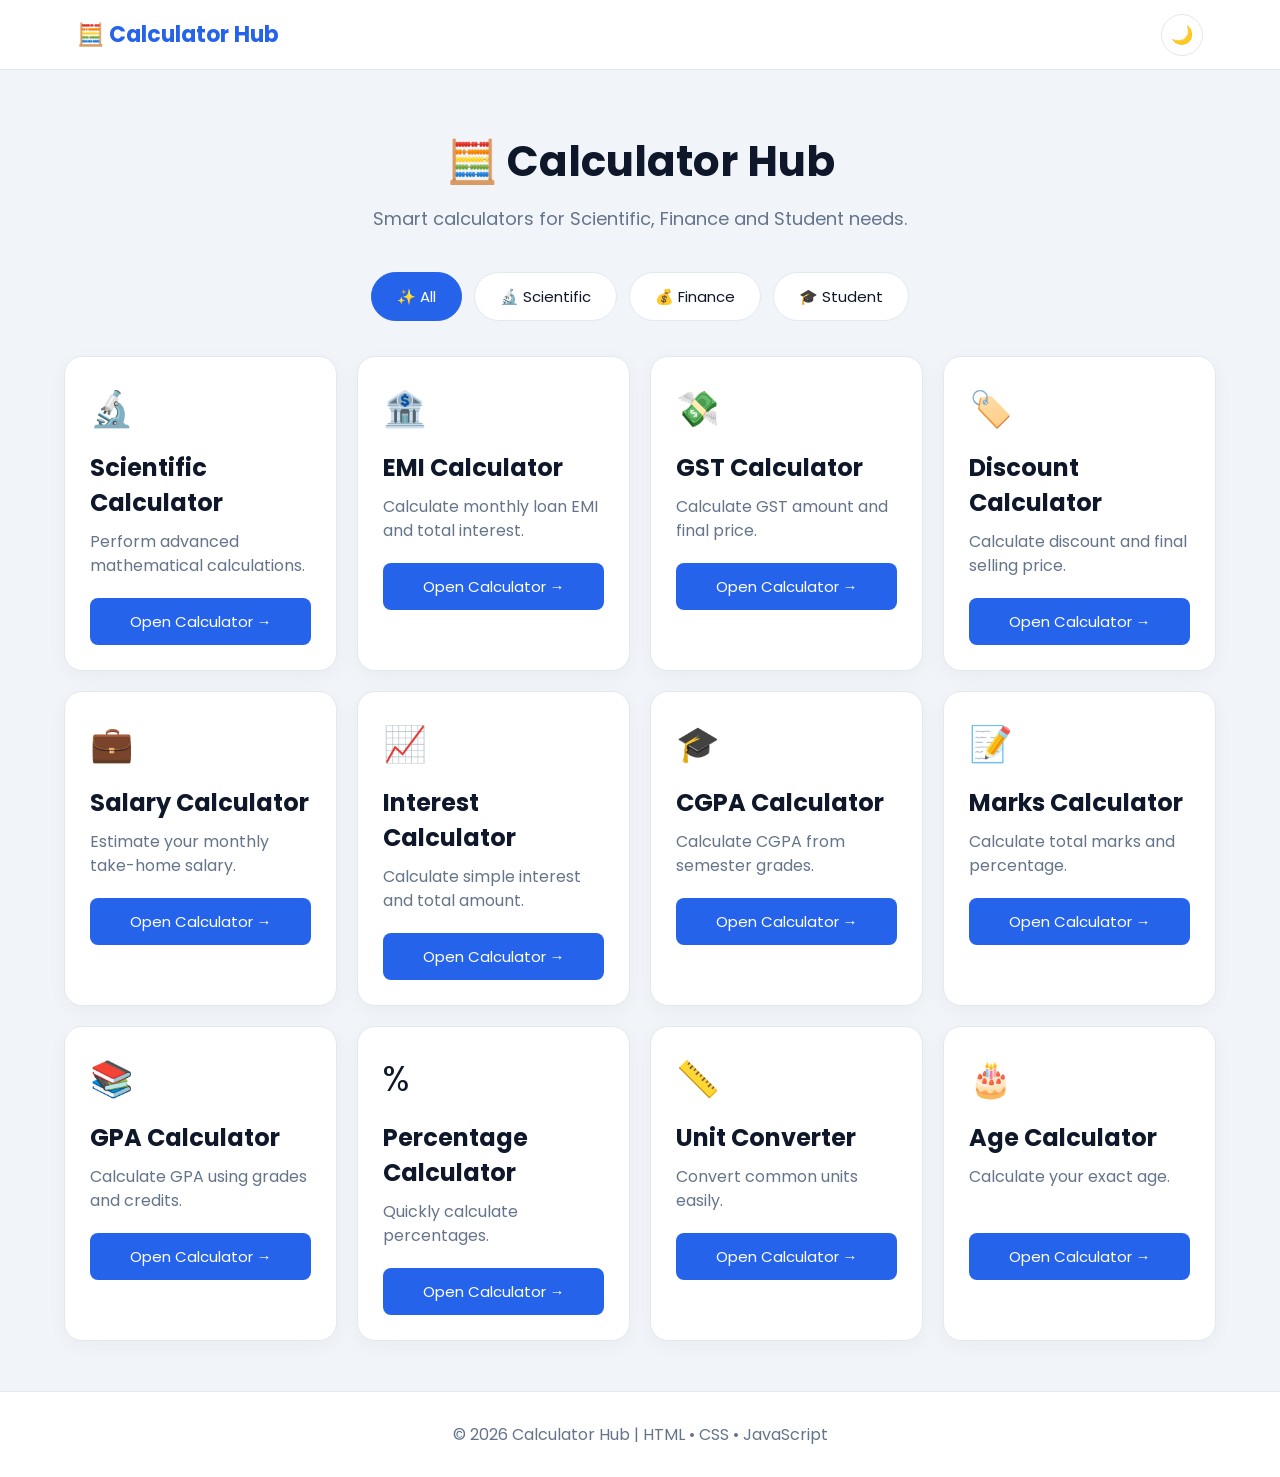
==== index.html @ 0ef3c77e "intail commit to all in one calculator" ====
<!DOCTYPE html>
<html lang="en">
<head>
<meta charset="UTF-8">
<meta name="viewport" content="width=device-width, initial-scale=1.0">
<title>Calculator Hub</title>
    <link rel="preconnect" href="https://fonts.googleapis.com">
    <link rel="preconnect" href="https://fonts.gstatic.com" crossorigin>
    <link href="https://fonts.googleapis.com/css2?family=Poppins:wght@400;500;600;700&display=swap" rel="stylesheet">

    <link rel="stylesheet" href="styles/main.css">
</head>
<body>

<header class="header">
    <div class="logo">🧮 <span>Calculator Hub</span></div>
    <button id="themeBtn" class="theme-btn">🌙</button>
</header>

<main class="container">

    <section class="hero">
        <h1>🧮 Calculator Hub</h1>
        <p>Smart calculators for Scientific, Finance and Student needs.</p>
    </section>

    <div class="categories">
        <button class="category-btn active" data-category="all">✨ All</button>
        <button class="category-btn" data-category="scientific">🔬 Scientific</button>
        <button class="category-btn" data-category="finance">💰 Finance</button>
        <button class="category-btn" data-category="student">🎓 Student</button>
    </div>

    <section class="calculator-grid">

        <div class="calculator-card" data-category="scientific">
            <div class="card-icon">🔬</div>
            <h2>Scientific Calculator</h2>
            <p>Perform advanced mathematical calculations.</p>
            <button onclick="openCalculator('scientific')">Open Calculator →</button>
        </div>

        <div class="calculator-card" data-category="finance">
            <div class="card-icon">🏦</div>
            <h2>EMI Calculator</h2>
            <p>Calculate monthly loan EMI and total interest.</p>
            <button onclick="openCalculator('emi')">Open Calculator →</button>
        </div>

        <div class="calculator-card" data-category="finance">
            <div class="card-icon">💸</div>
            <h2>GST Calculator</h2>
            <p>Calculate GST amount and final price.</p>
            <button onclick="openCalculator('gst')">Open Calculator →</button>
        </div>

        <div class="calculator-card" data-category="finance">
            <div class="card-icon">🏷️</div>
            <h2>Discount Calculator</h2>
            <p>Calculate discount and final selling price.</p>
            <button onclick="openCalculator('discount')">Open Calculator →</button>
        </div>

        <div class="calculator-card" data-category="finance">
            <div class="card-icon">💼</div>
            <h2>Salary Calculator</h2>
            <p>Estimate your monthly take-home salary.</p>
            <button onclick="openCalculator('salary')">Open Calculator →</button>
        </div>

        <div class="calculator-card" data-category="finance">
            <div class="card-icon">📈</div>
            <h2>Interest Calculator</h2>
            <p>Calculate simple interest and total amount.</p>
            <button onclick="openCalculator('interest')">Open Calculator →</button>
        </div>

        <div class="calculator-card" data-category="student">
            <div class="card-icon">🎓</div>
            <h2>CGPA Calculator</h2>
            <p>Calculate CGPA from semester grades.</p>
            <button onclick="openCalculator('cgpa')">Open Calculator →</button>
        </div>

        <div class="calculator-card" data-category="student">
            <div class="card-icon">📝</div>
            <h2>Marks Calculator</h2>
            <p>Calculate total marks and percentage.</p>
            <button onclick="openCalculator('marks')">Open Calculator →</button>
        </div>

        <div class="calculator-card" data-category="student">
            <div class="card-icon">📚</div>
            <h2>GPA Calculator</h2>
            <p>Calculate GPA using grades and credits.</p>
            <button onclick="openCalculator('gpa')">Open Calculator →</button>
        </div>

        <div class="calculator-card" data-category="scientific">
            <div class="card-icon">%</div>
            <h2>Percentage Calculator</h2>
            <p>Quickly calculate percentages.</p>
            <button onclick="openCalculator('percentage')">Open Calculator →</button>
        </div>

        <div class="calculator-card" data-category="scientific">
            <div class="card-icon">📏</div>
            <h2>Unit Converter</h2>
            <p>Convert common units easily.</p>
            <button onclick="openCalculator('unit')">Open Calculator →</button>
        </div>

        <div class="calculator-card" data-category="scientific">
            <div class="card-icon">🎂</div>
            <h2>Age Calculator</h2>
            <p>Calculate your exact age.</p>
            <button onclick="openCalculator('age')">Open Calculator →</button>
        </div>

    </section>

    <section id="calculatorArea" class="calculator-area hidden">
        <div class="calculator-header">
            <h2 id="calculatorTitle">Calculator</h2>
            <button onclick="closeCalculator()" class="close-btn">✕</button>
        </div>
        <div id="calculatorContent"></div>
    </section>

</main>

<footer>
    <p>© 2026 Calculator Hub | HTML • CSS • JavaScript</p>
</footer>

    <script src="scripts/app.js"></script>
</body>
</html>
---- styles/main.css ----
* {
    margin: 0;
    padding: 0;
    box-sizing: border-box;
    font-family: 'Poppins', sans-serif;
}

:root {
    --primary: #2563eb;
    --primary-dark: #1d4ed8;
    --background: #f1f5f9;
    --card: #ffffff;
    --text: #0f172a;
    --muted: #64748b;
    --border: #e2e8f0;
}

body.dark {
    --background: #0f172a;
    --card: #1e293b;
    --text: #f8fafc;
    --muted: #94a3b8;
    --border: #334155;
}

body {
    font-family: 'Poppins', sans-serif;
    background: var(--background);
    color: var(--text);
    min-height: 100vh;
    transition: 0.3s;
}

.header {
    height: 70px;
    background: var(--card);
    border-bottom: 1px solid var(--border);
    display: flex;
    align-items: center;
    justify-content: space-between;
    padding: 0 6%;
}

.logo {
    font-size: 22px;
    font-weight: bold;
    color: var(--primary);
}

.theme-btn {
    width: 42px;
    height: 42px;
    border: 1px solid var(--border);
    border-radius: 50%;
    background: var(--card);
    cursor: pointer;
    font-size: 18px;
}

.container {
    width: 90%;
    max-width: 1200px;
    margin: auto;
}

.hero {
    text-align: center;
    padding: 60px 20px 40px;
}

.hero h1 {
    font-size: 42px;
    margin-bottom: 12px;
}

.hero p {
    color: var(--muted);
    font-size: 18px;
}

.categories {
    display: flex;
    justify-content: center;
    gap: 12px;
    margin-bottom: 35px;
    flex-wrap: wrap;
}

.category-btn {
    padding: 12px 25px;
    border: 1px solid var(--border);
    background: var(--card);
    color: var(--text);
    border-radius: 30px;
    cursor: pointer;
    font-size: 15px;
}

.category-btn.active {
    background: var(--primary);
    color: white;
    border-color: var(--primary);
}

.calculator-grid {
    display: grid;
    grid-template-columns: repeat(auto-fit, minmax(260px, 1fr));
    gap: 20px;
    padding-bottom: 50px;
}

.calculator-card {
    background: var(--card);
    border: 1px solid var(--border);
    border-radius: 18px;
    padding: 25px;
    transition: 0.25s;
    box-shadow: 0 5px 20px rgba(0, 0, 0, 0.04);
}

.calculator-card:hover {
    transform: translateY(-5px);
}

.card-icon {
    font-size: 35px;
    margin-bottom: 15px;
}

.calculator-card h2 {
    margin-bottom: 10px;
}

.calculator-card p {
    color: var(--muted);
    line-height: 1.5;
    min-height: 48px;
    margin-bottom: 20px;
}

.calculator-card button,
.calculate-btn {
    width: 100%;
    padding: 12px;
    border: none;
    border-radius: 8px;
    background: var(--primary);
    color: white;
    cursor: pointer;
    font-size: 15px;
}

.calculator-card button:hover,
.calculate-btn:hover {
    background: var(--primary-dark);
}

.calculator-area {
    background: var(--card);
    border: 1px solid var(--border);
    border-radius: 18px;
    padding: 30px;
    margin: 20px 0 50px;
}

.calculator-header {
    display: flex;
    align-items: center;
    justify-content: space-between;
    margin-bottom: 25px;
}

.close-btn {
    border: none;
    background: #ef4444;
    color: white;
    width: 38px;
    height: 38px;
    border-radius: 8px;
    cursor: pointer;
}

.hidden {
    display: none;
}

.form-group {
    margin-bottom: 18px;
}

.form-group label {
    display: block;
    margin-bottom: 7px;
    font-weight: bold;
}

.form-group input,
.form-group select {
    width: 100%;
    padding: 12px;
    border: 1px solid var(--border);
    background: var(--background);
    color: var(--text);
    border-radius: 8px;
    outline: none;
}

.form-group input:focus,
.form-group select:focus {
    border-color: var(--primary);
}

.result {
    margin-top: 20px;
    padding: 20px;
    background: var(--background);
    border-radius: 10px;
    border-left: 4px solid var(--primary);
}

.result h3 {
    color: var(--primary);
    margin-bottom: 10px;
}

.calc-buttons {
    display: grid;
    grid-template-columns: repeat(4, 1fr);
    gap: 8px;
    margin-top: 15px;
}

.calc-display {
    width: 100%;
    padding: 18px;
    font-size: 24px;
    text-align: right;
    border: 1px solid var(--border);
    border-radius: 10px;
    background: var(--background);
    color: var(--text);
    margin-bottom: 10px;
}

.calc-buttons button {
    padding: 16px;
    border: none;
    border-radius: 8px;
    cursor: pointer;
    background: var(--background);
    color: var(--text);
    font-size: 18px;
}

.calc-buttons button:hover {
    background: var(--primary);
    color: white;
}

footer {
    text-align: center;
    padding: 30px;
    background: var(--card);
    border-top: 1px solid var(--border);
    color: var(--muted);
}

@media (max-width: 600px) {
    .hero h1 { font-size: 30px; }
    .hero { padding-top: 40px; }
    .header { padding: 0 4%; }
    .logo span { font-size: 18px; }
    .calculator-area { padding: 20px; }
}
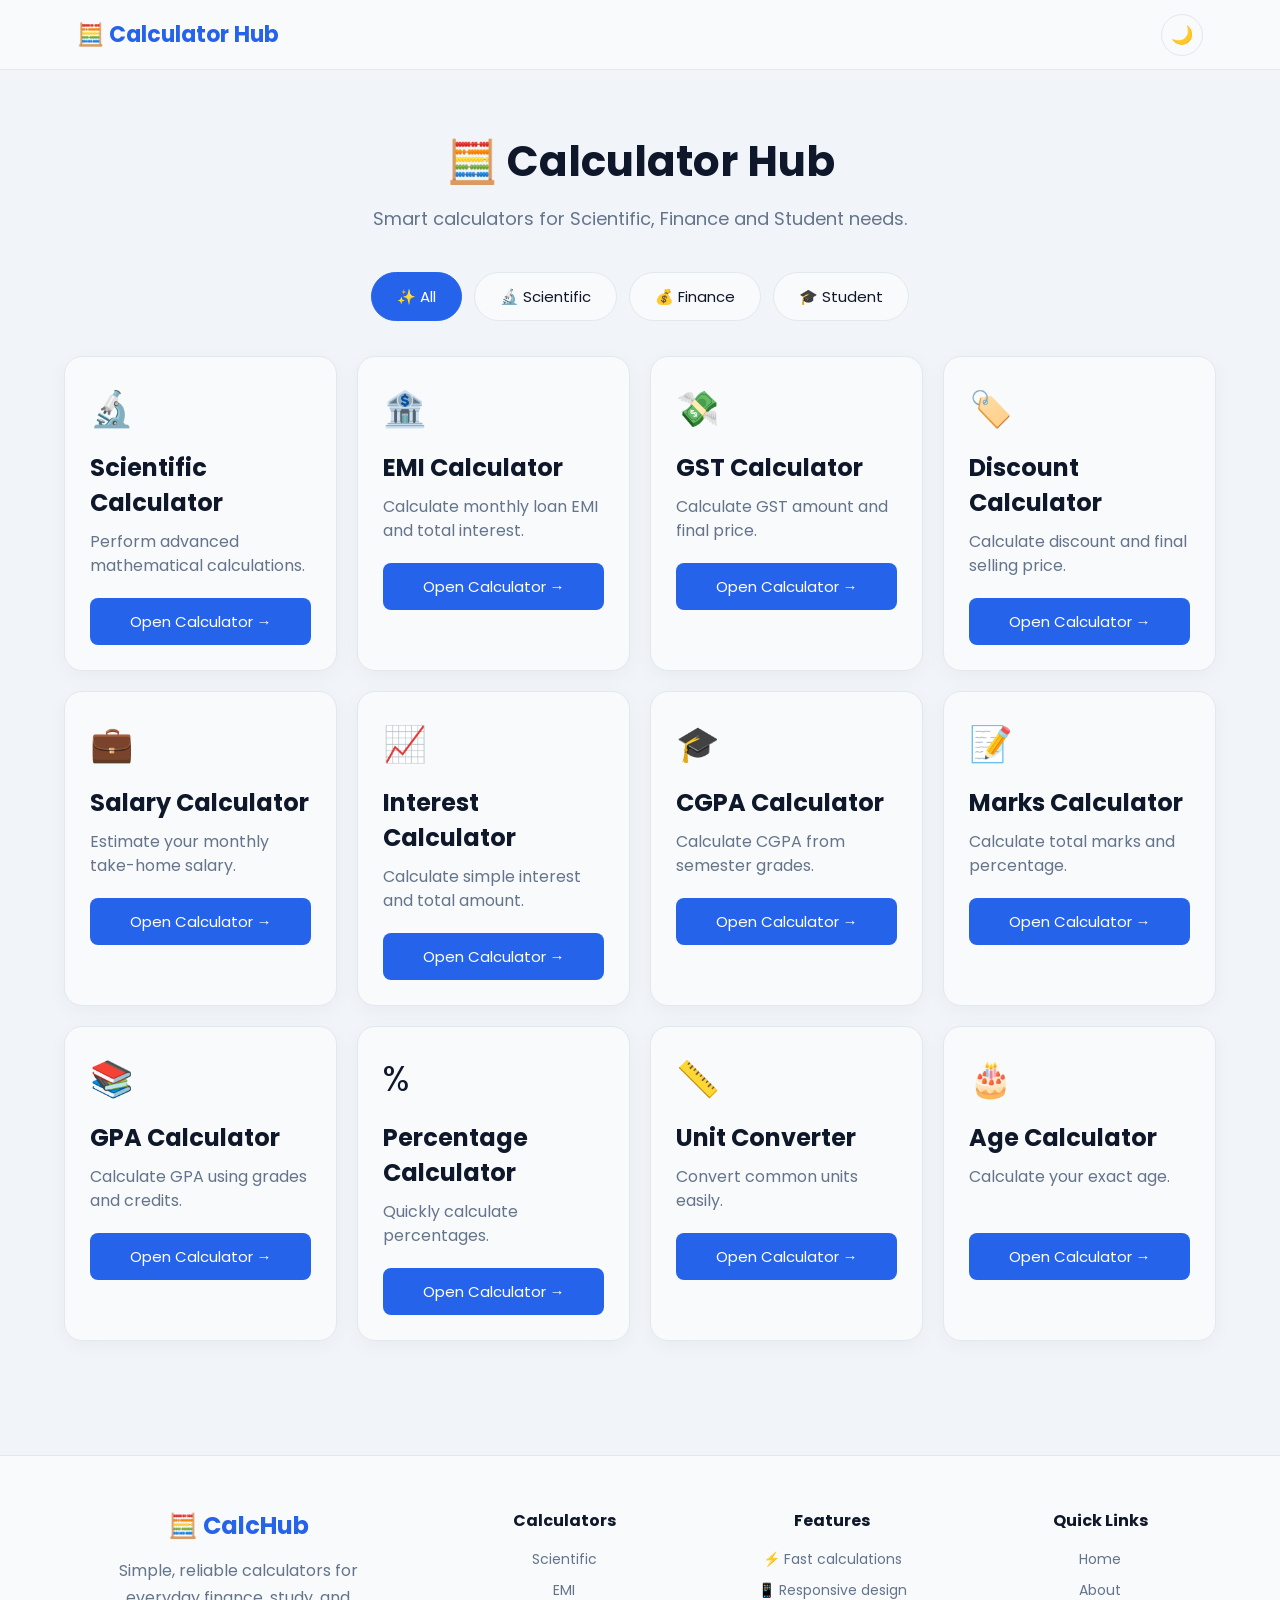
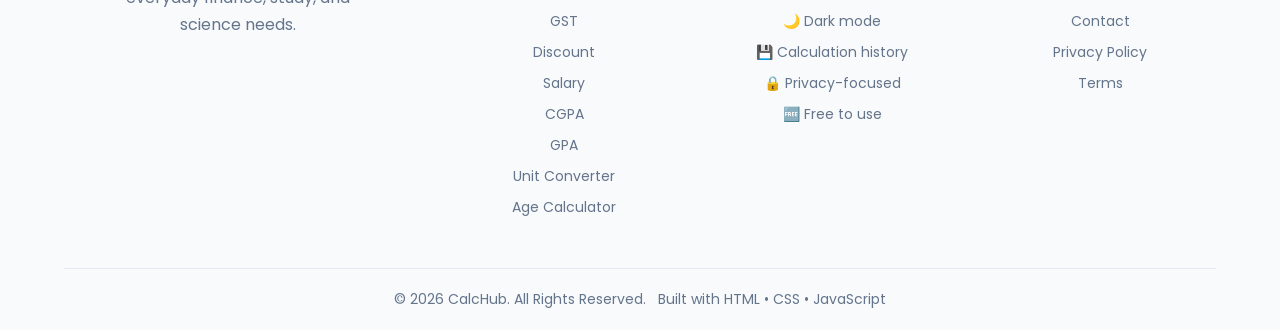
==== commit 8416d0ff: "add footer and history" ====
--- a/index.html
+++ b/index.html
@@ -9,8 +9,9 @@
     <link href="https://fonts.googleapis.com/css2?family=Poppins:wght@400;500;600;700&display=swap" rel="stylesheet">
 
     <link rel="stylesheet" href="styles/main.css">
+    <link rel="stylesheet" href="styles/history.css">
 </head>
-<body>
+<body id="top">
 
 <header class="header">
     <div class="logo">🧮 <span>Calculator Hub</span></div>
@@ -31,91 +32,9 @@
         <button class="category-btn" data-category="student">🎓 Student</button>
     </div>
 
-    <section class="calculator-grid">
+    <section class="calculator-grid js-calculator-grid">
 
-        <div class="calculator-card" data-category="scientific">
-            <div class="card-icon">🔬</div>
-            <h2>Scientific Calculator</h2>
-            <p>Perform advanced mathematical calculations.</p>
-            <button onclick="openCalculator('scientific')">Open Calculator →</button>
-        </div>
-
-        <div class="calculator-card" data-category="finance">
-            <div class="card-icon">🏦</div>
-            <h2>EMI Calculator</h2>
-            <p>Calculate monthly loan EMI and total interest.</p>
-            <button onclick="openCalculator('emi')">Open Calculator →</button>
-        </div>
-
-        <div class="calculator-card" data-category="finance">
-            <div class="card-icon">💸</div>
-            <h2>GST Calculator</h2>
-            <p>Calculate GST amount and final price.</p>
-            <button onclick="openCalculator('gst')">Open Calculator →</button>
-        </div>
-
-        <div class="calculator-card" data-category="finance">
-            <div class="card-icon">🏷️</div>
-            <h2>Discount Calculator</h2>
-            <p>Calculate discount and final selling price.</p>
-            <button onclick="openCalculator('discount')">Open Calculator →</button>
-        </div>
-
-        <div class="calculator-card" data-category="finance">
-            <div class="card-icon">💼</div>
-            <h2>Salary Calculator</h2>
-            <p>Estimate your monthly take-home salary.</p>
-            <button onclick="openCalculator('salary')">Open Calculator →</button>
-        </div>
-
-        <div class="calculator-card" data-category="finance">
-            <div class="card-icon">📈</div>
-            <h2>Interest Calculator</h2>
-            <p>Calculate simple interest and total amount.</p>
-            <button onclick="openCalculator('interest')">Open Calculator →</button>
-        </div>
-
-        <div class="calculator-card" data-category="student">
-            <div class="card-icon">🎓</div>
-            <h2>CGPA Calculator</h2>
-            <p>Calculate CGPA from semester grades.</p>
-            <button onclick="openCalculator('cgpa')">Open Calculator →</button>
-        </div>
-
-        <div class="calculator-card" data-category="student">
-            <div class="card-icon">📝</div>
-            <h2>Marks Calculator</h2>
-            <p>Calculate total marks and percentage.</p>
-            <button onclick="openCalculator('marks')">Open Calculator →</button>
-        </div>
-
-        <div class="calculator-card" data-category="student">
-            <div class="card-icon">📚</div>
-            <h2>GPA Calculator</h2>
-            <p>Calculate GPA using grades and credits.</p>
-            <button onclick="openCalculator('gpa')">Open Calculator →</button>
-        </div>
-
-        <div class="calculator-card" data-category="scientific">
-            <div class="card-icon">%</div>
-            <h2>Percentage Calculator</h2>
-            <p>Quickly calculate percentages.</p>
-            <button onclick="openCalculator('percentage')">Open Calculator →</button>
-        </div>
-
-        <div class="calculator-card" data-category="scientific">
-            <div class="card-icon">📏</div>
-            <h2>Unit Converter</h2>
-            <p>Convert common units easily.</p>
-            <button onclick="openCalculator('unit')">Open Calculator →</button>
-        </div>
-
-        <div class="calculator-card" data-category="scientific">
-            <div class="card-icon">🎂</div>
-            <h2>Age Calculator</h2>
-            <p>Calculate your exact age.</p>
-            <button onclick="openCalculator('age')">Open Calculator →</button>
-        </div>
+       
 
     </section>
 
@@ -129,10 +48,60 @@
 
 </main>
 
-<footer>
-    <p>© 2026 Calculator Hub | HTML • CSS • JavaScript</p>
+<footer id="footer" class="site-footer">
+    <div class="footer-content">
+        <section class="footer-brand">
+            <a class="footer-logo" href="#top" aria-label="CalcHub home">🧮 CalcHub</a>
+            <p>Simple, reliable calculators for everyday finance, study, and science needs.</p>
+        </section>
+
+        <section class="footer-section">
+            <h2>Calculators</h2>
+            <ul>
+                <li><a href="#calculatorArea" onclick="openCalculator('scientific')">Scientific</a></li>
+                <li><a href="#calculatorArea" onclick="openCalculator('emi')">EMI</a></li>
+                <li><a href="#calculatorArea" onclick="openCalculator('gst')">GST</a></li>
+                <li><a href="#calculatorArea" onclick="openCalculator('discount')">Discount</a></li>
+                <li><a href="#calculatorArea" onclick="openCalculator('salary')">Salary</a></li>
+                <li><a href="#calculatorArea" onclick="openCalculator('cgpa')">CGPA</a></li>
+                <li><a href="#calculatorArea" onclick="openCalculator('gpa')">GPA</a></li>
+                <li><a href="#calculatorArea" onclick="openCalculator('unit')">Unit Converter</a></li>
+                <li><a href="#calculatorArea" onclick="openCalculator('age')">Age Calculator</a></li>
+            </ul>
+        </section>
+
+        <section class="footer-section">
+            <h2>Features</h2>
+            <ul class="feature-list">
+                <li>⚡ Fast calculations</li>
+                <li>📱 Responsive design</li>
+                <li>🌙 Dark mode</li>
+                <li>💾 Calculation history</li>
+                <li>🔒 Privacy-focused</li>
+                <li>🆓 Free to use</li>
+            </ul>
+        </section>
+
+        <section class="footer-section">
+            <h2>Quick Links</h2>
+            <ul>
+                <li><a href="#top">Home</a></li>
+                <li><a href="#footer">About</a></li>
+                <li><a href="#footer">Contact</a></li>
+                <li><a href="#footer">Privacy Policy</a></li>
+                <li><a href="#footer">Terms</a></li>
+            </ul>
+        </section>
+    </div>
+
+    <div class="footer-bottom">
+        <p>© 2026 CalcHub. All Rights Reserved.</p>
+        <p>Built with HTML • CSS • JavaScript</p>
+    </div>
 </footer>
 
-    <script src="scripts/app.js"></script>
+    <script src="scripts/app.js" type="module">
+
+    </script>
 </body>
 </html>
--- a/styles/main.css
+++ b/styles/main.css
@@ -9,7 +9,7 @@
     --primary: #2563eb;
     --primary-dark: #1d4ed8;
     --background: #f1f5f9;
-    --card: #ffffff;
+    --card: #f8fafc;
     --text: #0f172a;
     --muted: #64748b;
     --border: #e2e8f0;
@@ -257,12 +257,101 @@
     color: white;
 }
 
-footer {
-    text-align: center;
-    padding: 30px;
+.site-footer {
+    margin-top: 64px;
     background: var(--card);
     border-top: 1px solid var(--border);
     color: var(--muted);
+}
+
+.footer-content {
+    width: min(90%, 1200px);
+    margin: 0 auto;
+    padding: 52px 0 40px;
+    display: grid;
+    grid-template-columns: 1.5fr repeat(3, 1fr);
+    gap: 36px;
+    text-align: center;
+    justify-items: center;
+}
+
+.footer-brand p {
+    max-width: 280px;
+    margin: 14px auto 0;
+    line-height: 1.7;
+}
+
+.footer-logo {
+    color: var(--primary);
+    font-size: 24px;
+    font-weight: 700;
+    text-decoration: none;
+}
+
+.footer-section h2 {
+    margin: 0 0 16px;
+    color: var(--text);
+    font-size: 16px;
+}
+
+.footer-section ul {
+    margin: 0;
+    padding: 0;
+    list-style: none;
+}
+
+.footer-section li {
+    margin: 0 0 10px;
+    font-size: 14px;
+}
+
+.footer-section a {
+    color: var(--muted);
+    text-decoration: none;
+    transition: color 0.2s ease;
+}
+
+.footer-section a:hover,
+.footer-section a:focus-visible {
+    color: var(--primary);
+}
+
+.feature-list li {
+    cursor: default;
+}
+
+.footer-bottom {
+    width: min(90%, 1200px);
+    margin: 0 auto;
+    padding: 20px 0;
+    border-top: 1px solid var(--border);
+    display: flex;
+    justify-content: center;
+    text-align: center;
+    gap: 12px;
+    font-size: 14px;
+}
+
+.footer-bottom p {
+    margin: 0;
+}
+
+@media (max-width: 850px) {
+    .footer-content {
+        grid-template-columns: repeat(2, 1fr);
+    }
+}
+
+@media (max-width: 600px) {
+    .footer-content {
+        padding: 40px 0 28px;
+        grid-template-columns: 1fr;
+        gap: 28px;
+    }
+
+    .footer-bottom {
+        flex-direction: column;
+    }
 }
 
 @media (max-width: 600px) {
--- a/styles/history.css
+++ b/styles/history.css
@@ -0,0 +1,84 @@
+.history-section {
+    margin: 0 0 56px;
+    padding: 28px;
+    background: var(--card);
+    border: 1px solid var(--border);
+    border-radius: 18px;
+}
+
+.history-header {
+    display: flex;
+    align-items: center;
+    justify-content: space-between;
+    gap: 20px;
+    margin-bottom: 20px;
+}
+
+.history-header h2 {
+    margin: 0;
+    font-size: 22px;
+}
+
+.section-kicker {
+    margin: 0 0 4px;
+    color: var(--muted);
+    font-size: 13px;
+}
+
+.clear-history-btn {
+    padding: 10px 14px;
+    border: 1px solid var(--border);
+    border-radius: 8px;
+    background: transparent;
+    color: var(--text);
+    cursor: pointer;
+    font: inherit;
+}
+
+.clear-history-btn:hover {
+    border-color: #ef4444;
+    color: #dc2626;
+}
+
+.history-list {
+    display: grid;
+    gap: 12px;
+}
+
+.history-item {
+    padding: 16px;
+    border-left: 4px solid var(--primary);
+    border-radius: 8px;
+    background: var(--background);
+}
+
+.history-item strong {
+    color: var(--text);
+}
+
+.history-item p,
+.history-item time,
+.history-empty {
+    display: block;
+    margin: 6px 0 0;
+    color: var(--muted);
+    font-size: 14px;
+}
+
+.history-empty {
+    padding: 18px;
+    margin: 0;
+    border-radius: 8px;
+    background: var(--background);
+}
+
+@media (max-width: 600px) {
+    .history-section {
+        padding: 20px;
+    }
+
+    .history-header {
+        align-items: flex-start;
+        flex-direction: column;
+    }
+}
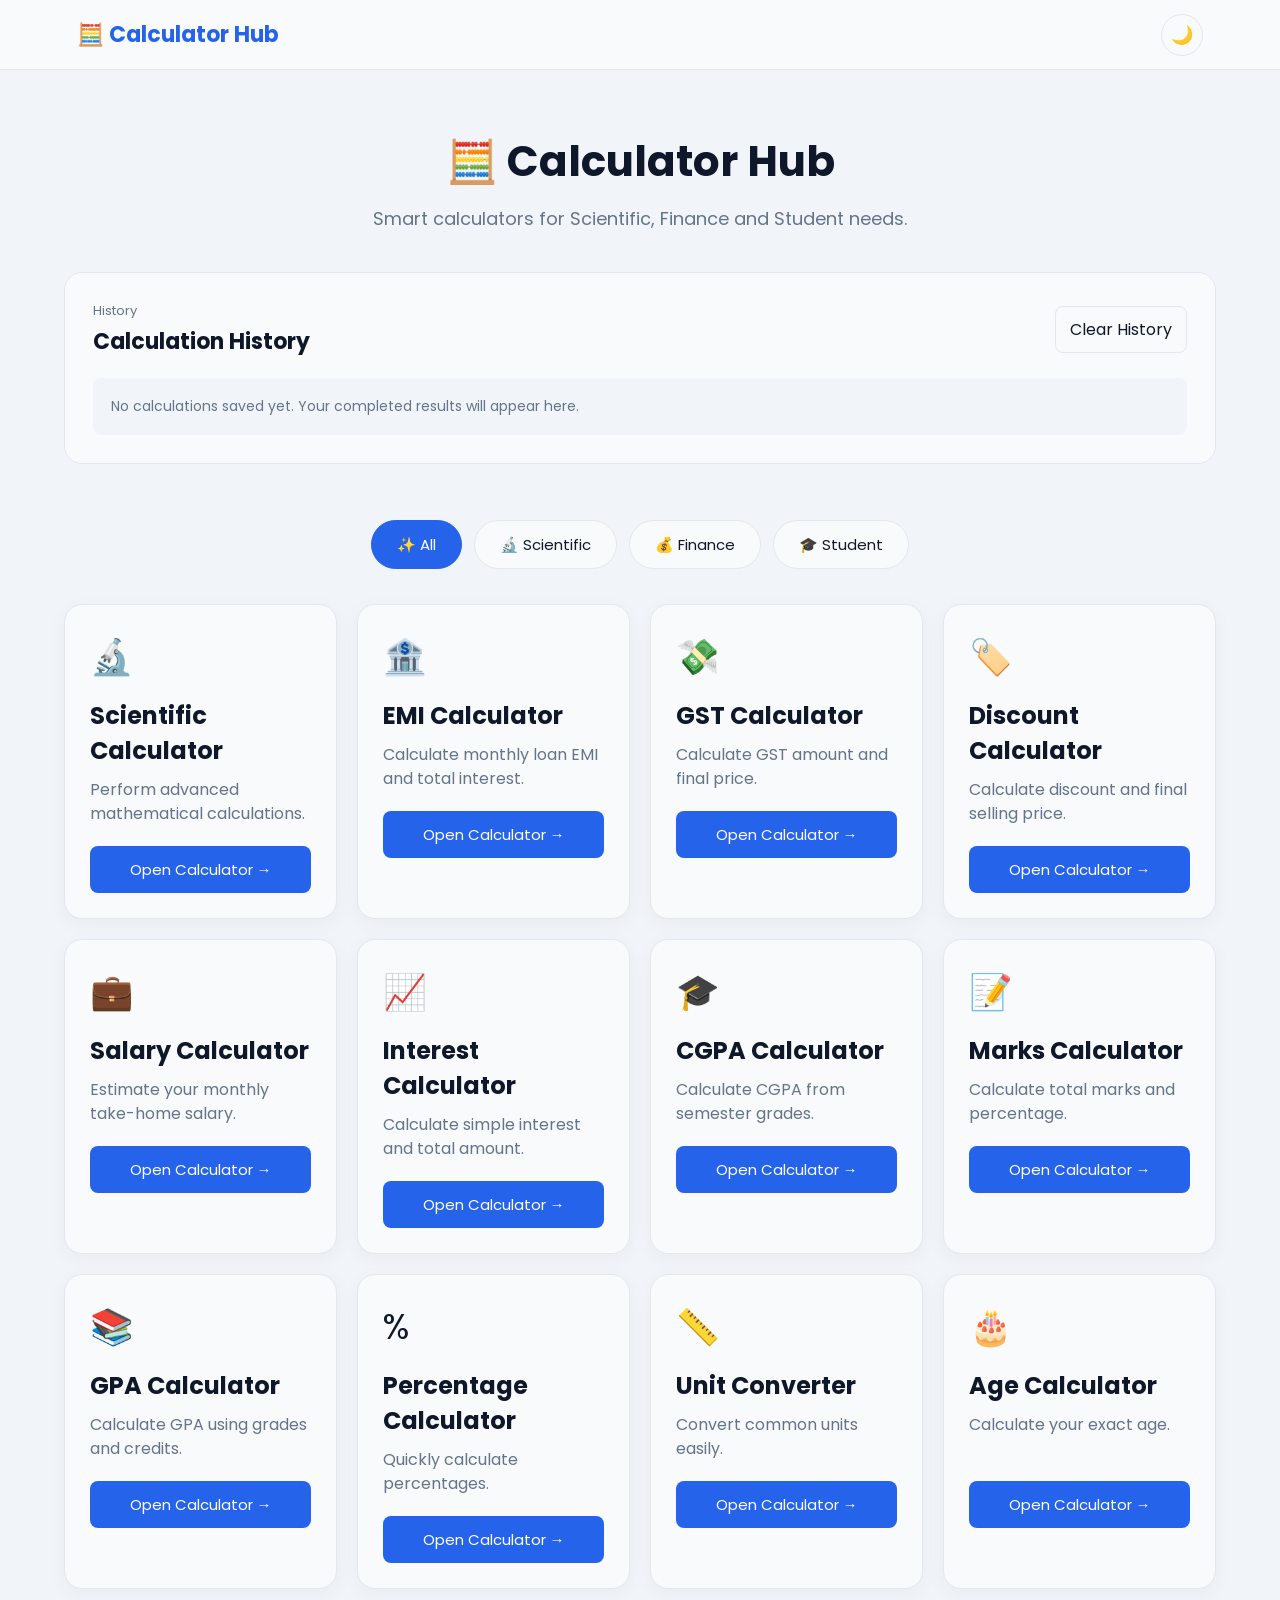
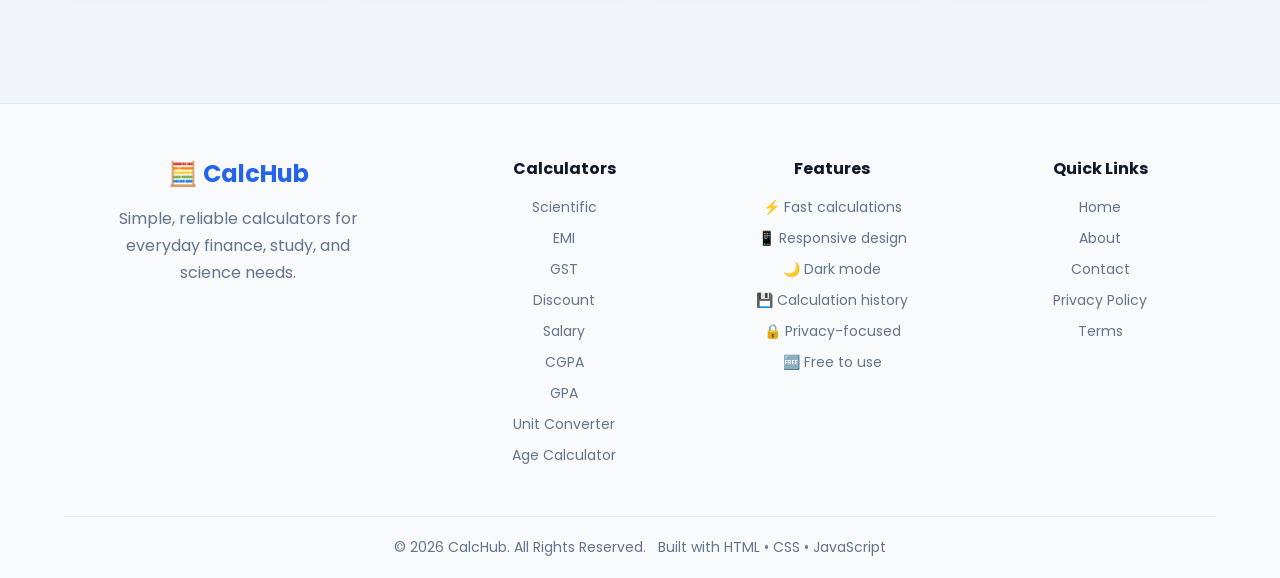
==== commit 4880028c: "Add calculation history section to HTML" ====
--- a/index.html
+++ b/index.html
@@ -23,6 +23,17 @@
     <section class="hero">
         <h1>🧮 Calculator Hub</h1>
         <p>Smart calculators for Scientific, Finance and Student needs.</p>
+    </section>
+
+    <section class="history-section">
+        <div class="history-header">
+            <div>
+                <p class="section-kicker">History</p>
+                <h2>Calculation History</h2>
+            </div>
+            <button id="clearHistoryBtn" class="clear-history-btn">Clear History</button>
+        </div>
+        <div id="historyList" class="history-list"></div>
     </section>
 
     <div class="categories">
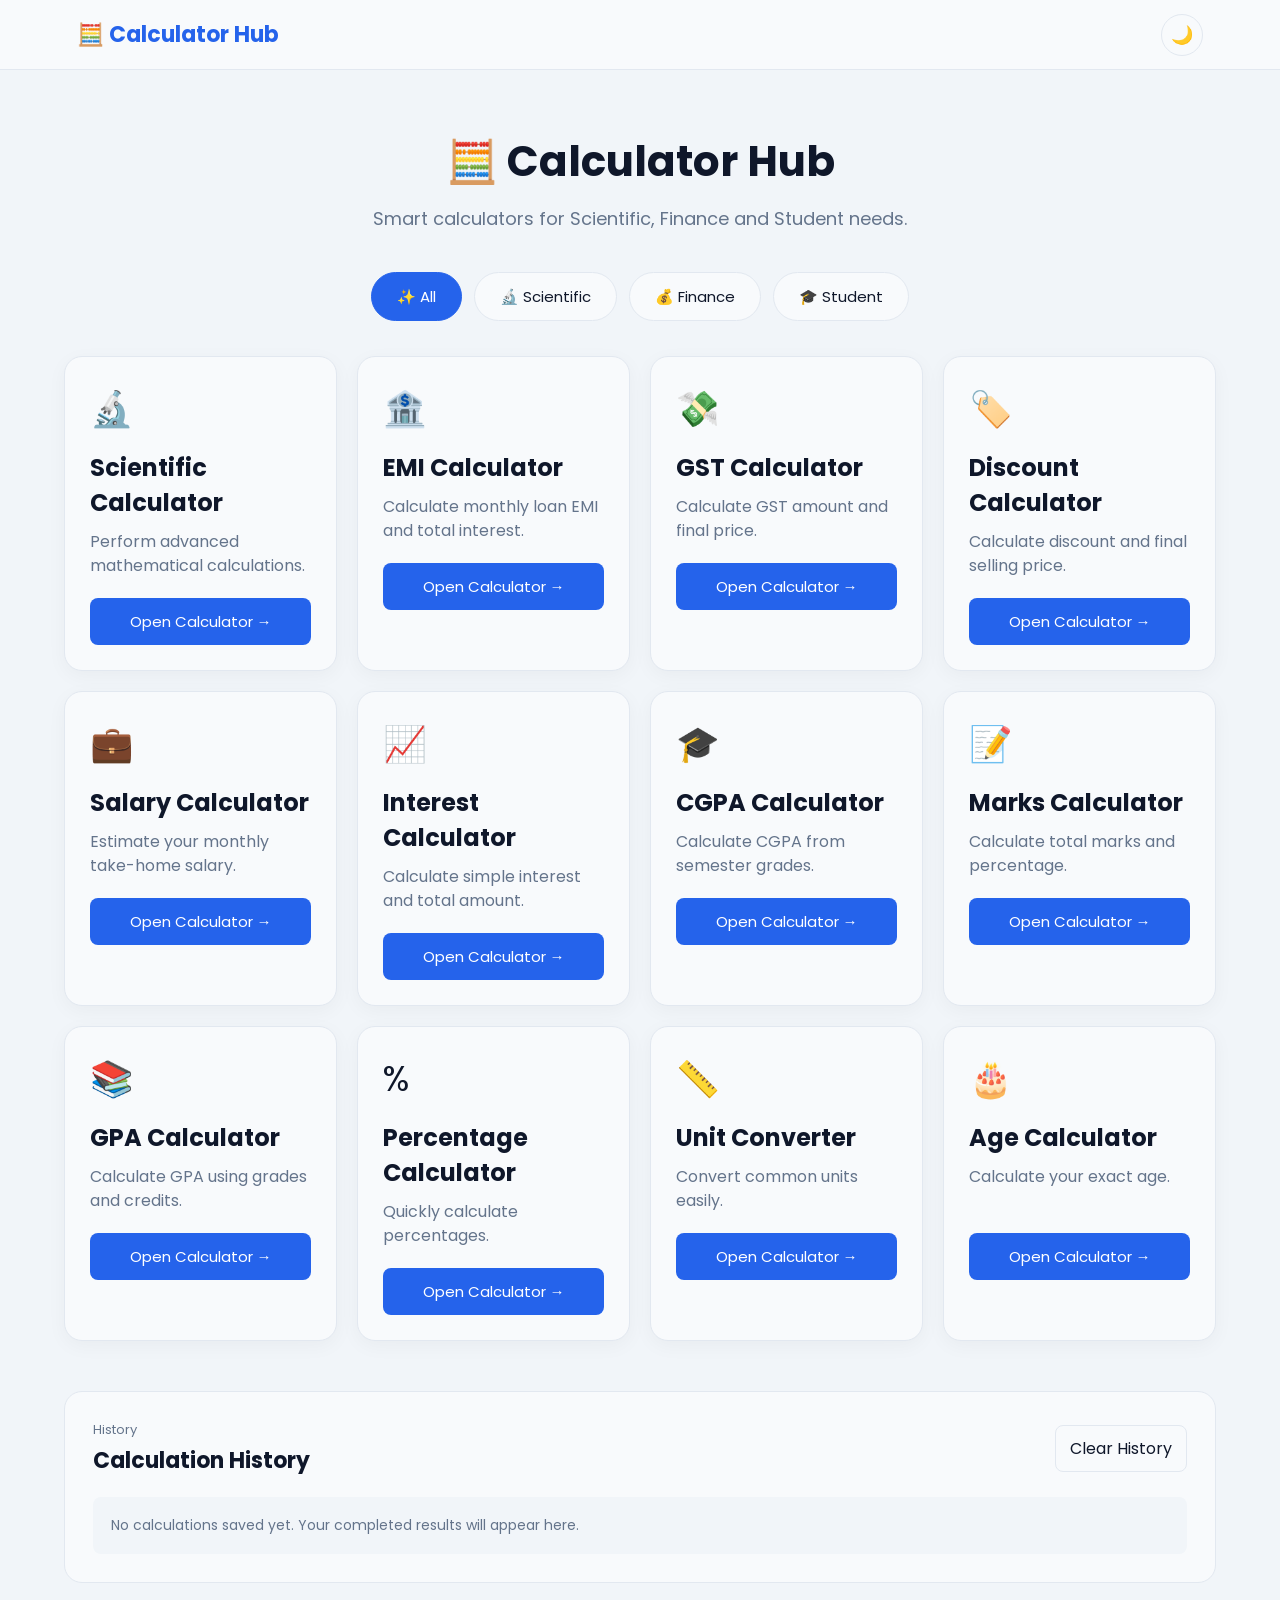
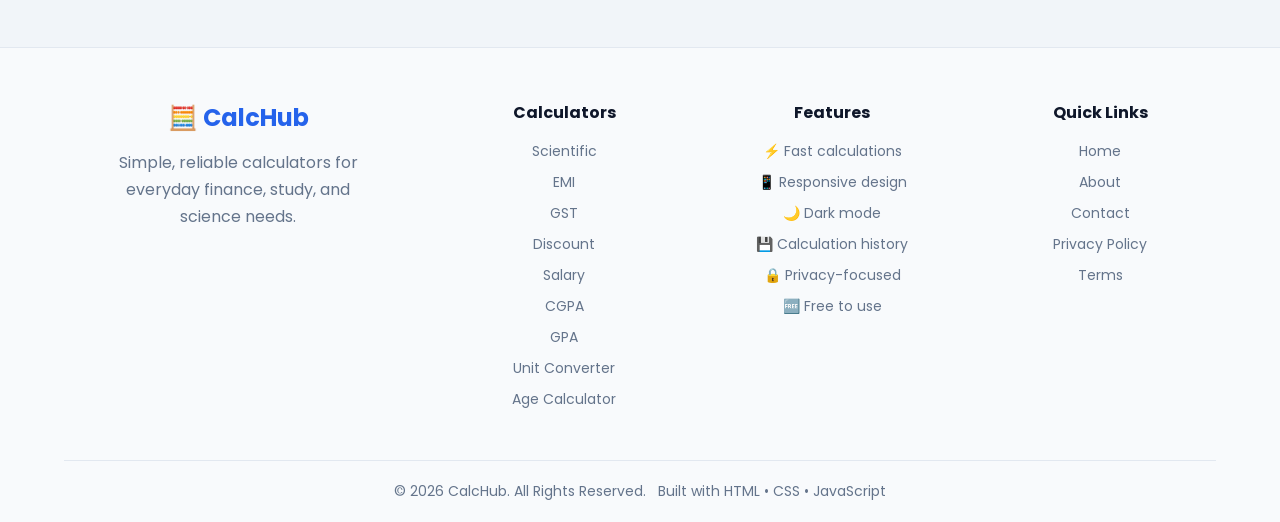
==== commit 08b3a1bb: "Move calculation history section to bottom before footer" ====
--- a/index.html
+++ b/index.html
@@ -25,17 +25,6 @@
         <p>Smart calculators for Scientific, Finance and Student needs.</p>
     </section>
 
-    <section class="history-section">
-        <div class="history-header">
-            <div>
-                <p class="section-kicker">History</p>
-                <h2>Calculation History</h2>
-            </div>
-            <button id="clearHistoryBtn" class="clear-history-btn">Clear History</button>
-        </div>
-        <div id="historyList" class="history-list"></div>
-    </section>
-
     <div class="categories">
         <button class="category-btn active" data-category="all">✨ All</button>
         <button class="category-btn" data-category="scientific">🔬 Scientific</button>
@@ -55,6 +44,17 @@
             <button onclick="closeCalculator()" class="close-btn">✕</button>
         </div>
         <div id="calculatorContent"></div>
+    </section>
+
+    <section class="history-section">
+        <div class="history-header">
+            <div>
+                <p class="section-kicker">History</p>
+                <h2>Calculation History</h2>
+            </div>
+            <button id="clearHistoryBtn" class="clear-history-btn">Clear History</button>
+        </div>
+        <div id="historyList" class="history-list"></div>
     </section>
 
 </main>
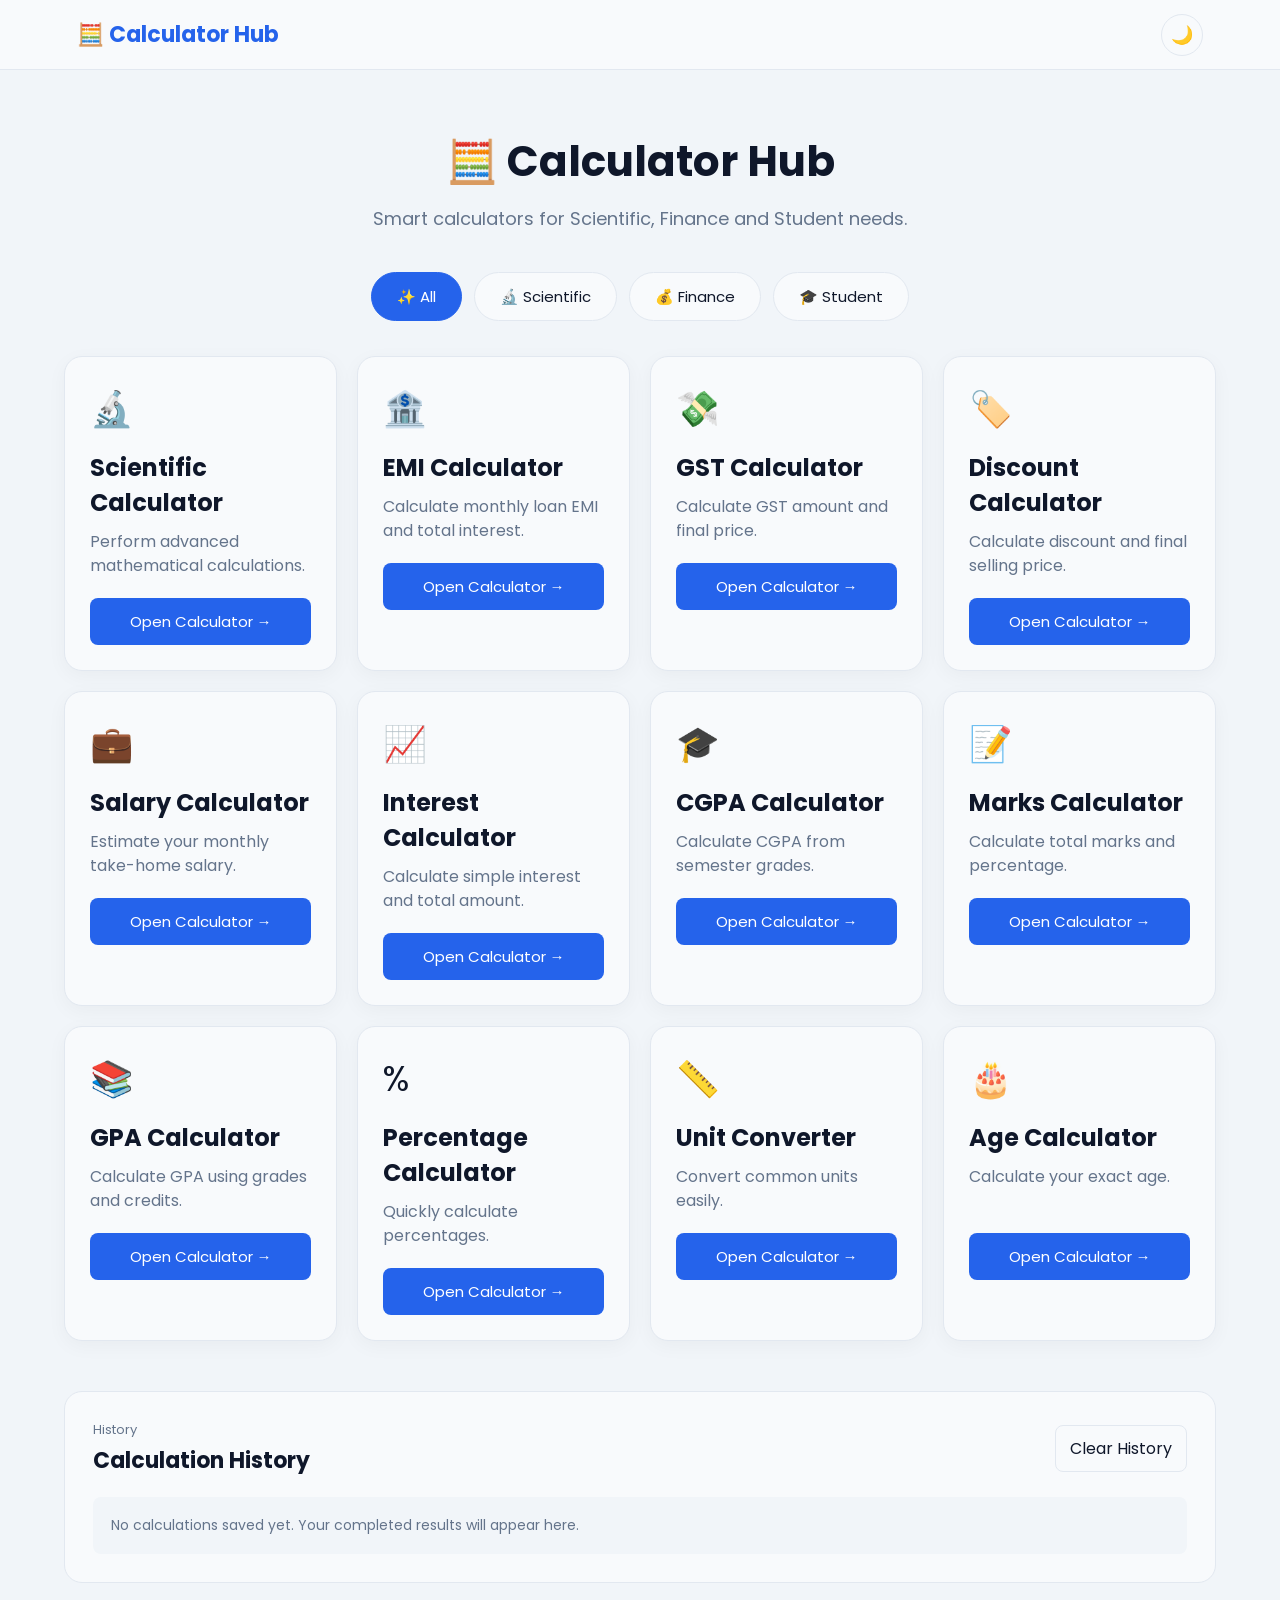
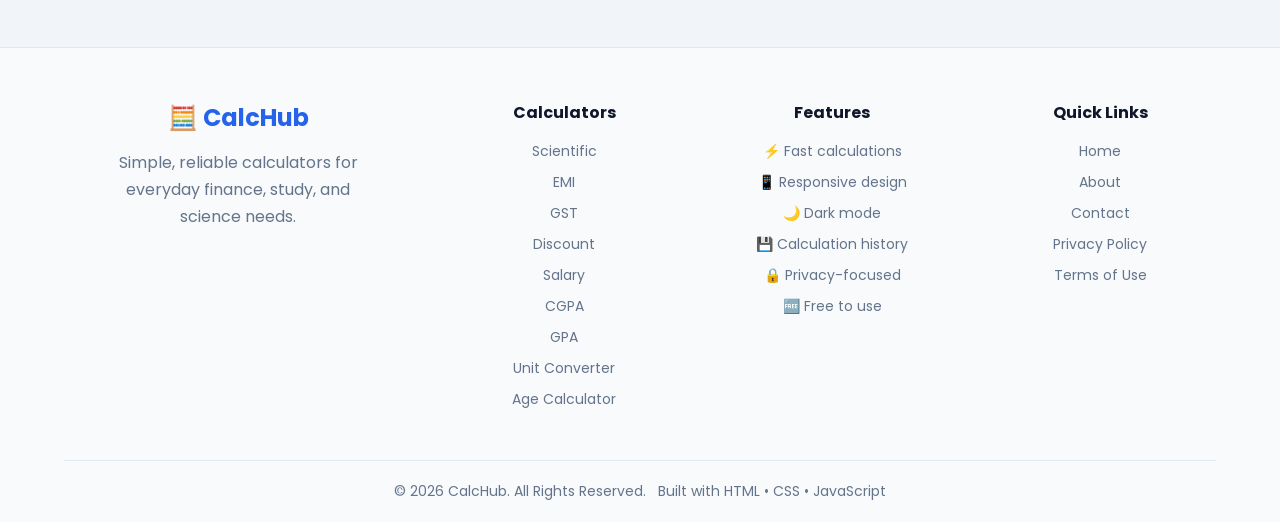
==== commit a87ce60a: "Add Privacy Policy and Terms links to CalcHub" ====
--- a/index.html
+++ b/index.html
@@ -32,11 +32,7 @@
         <button class="category-btn" data-category="student">🎓 Student</button>
     </div>
 
-    <section class="calculator-grid js-calculator-grid">
-
-       
-
-    </section>
+    <section class="calculator-grid js-calculator-grid"></section>
 
     <section id="calculatorArea" class="calculator-area hidden">
         <div class="calculator-header">
@@ -99,8 +95,8 @@
                 <li><a href="#top">Home</a></li>
                 <li><a href="#footer">About</a></li>
                 <li><a href="#footer">Contact</a></li>
-                <li><a href="#footer">Privacy Policy</a></li>
-                <li><a href="#footer">Terms</a></li>
+                <li><a href="privacy-policy.html">Privacy Policy</a></li>
+                <li><a href="terms.html">Terms of Use</a></li>
             </ul>
         </section>
     </div>
@@ -111,8 +107,6 @@
     </div>
 </footer>
 
-    <script src="scripts/app.js" type="module">
-
-    </script>
+<script src="scripts/app.js" type="module"></script>
 </body>
 </html>
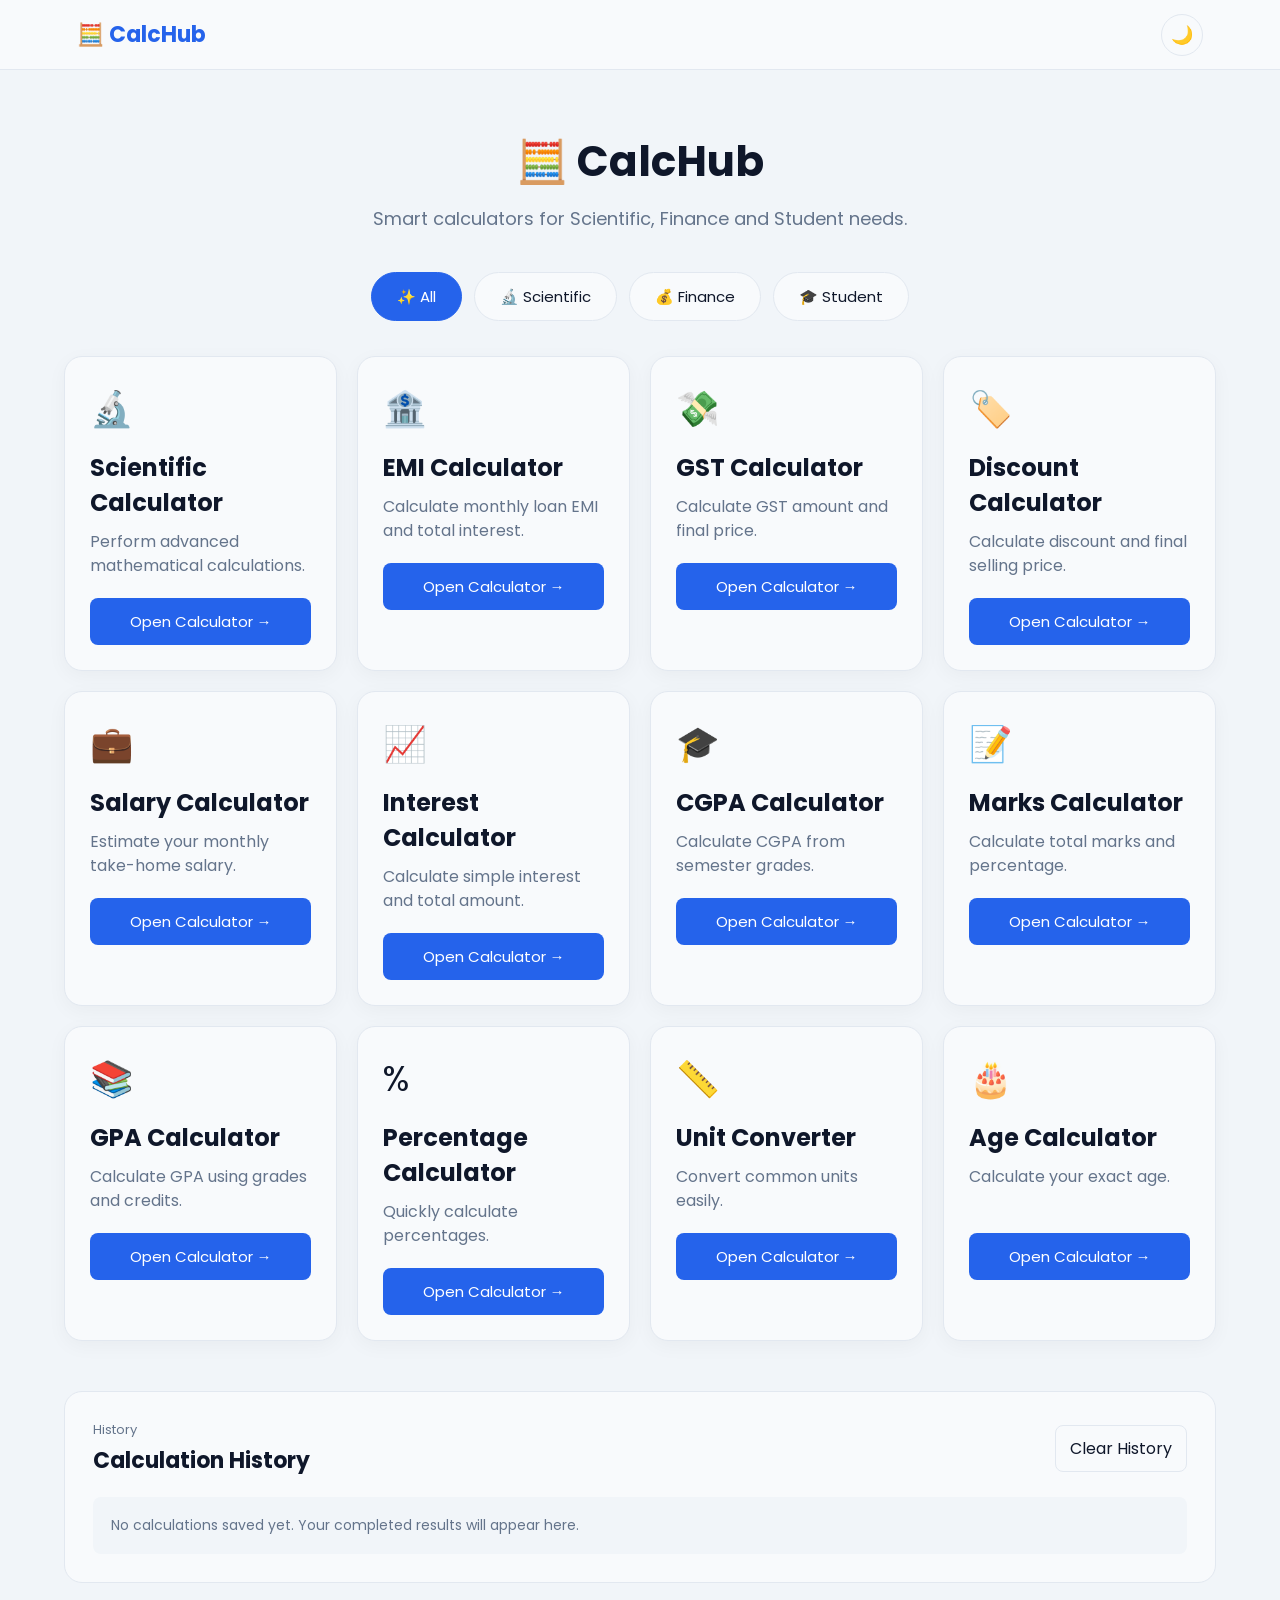
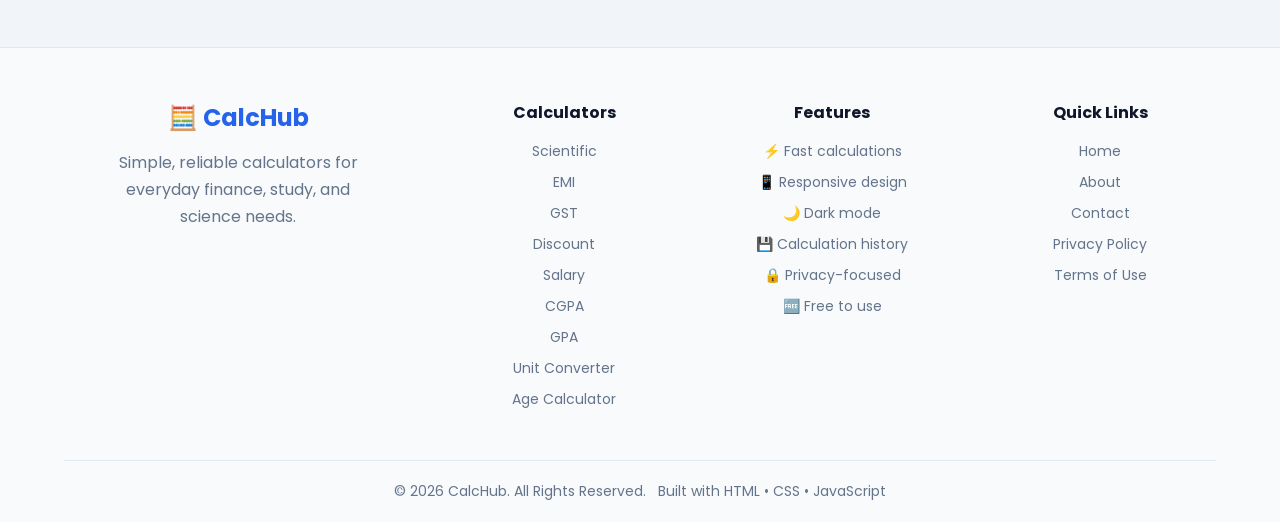
==== commit d29c420c: "Standardize CalcHub brand name" ====
--- a/index.html
+++ b/index.html
@@ -3,7 +3,7 @@
 <head>
 <meta charset="UTF-8">
 <meta name="viewport" content="width=device-width, initial-scale=1.0">
-<title>Calculator Hub</title>
+<title>CalcHub</title>
     <link rel="preconnect" href="https://fonts.googleapis.com">
     <link rel="preconnect" href="https://fonts.gstatic.com" crossorigin>
     <link href="https://fonts.googleapis.com/css2?family=Poppins:wght@400;500;600;700&display=swap" rel="stylesheet">
@@ -14,14 +14,14 @@
 <body id="top">
 
 <header class="header">
-    <div class="logo">🧮 <span>Calculator Hub</span></div>
+    <div class="logo">🧮 <span>CalcHub</span></div>
     <button id="themeBtn" class="theme-btn">🌙</button>
 </header>
 
 <main class="container">
 
     <section class="hero">
-        <h1>🧮 Calculator Hub</h1>
+        <h1>🧮 CalcHub</h1>
         <p>Smart calculators for Scientific, Finance and Student needs.</p>
     </section>
 
@@ -93,8 +93,8 @@
             <h2>Quick Links</h2>
             <ul>
                 <li><a href="#top">Home</a></li>
-                <li><a href="#footer">About</a></li>
-                <li><a href="#footer">Contact</a></li>
+                <li><a href="about.html">About</a></li>
+                <li><a href="contact.html">Contact</a></li>
                 <li><a href="privacy-policy.html">Privacy Policy</a></li>
                 <li><a href="terms.html">Terms of Use</a></li>
             </ul>
